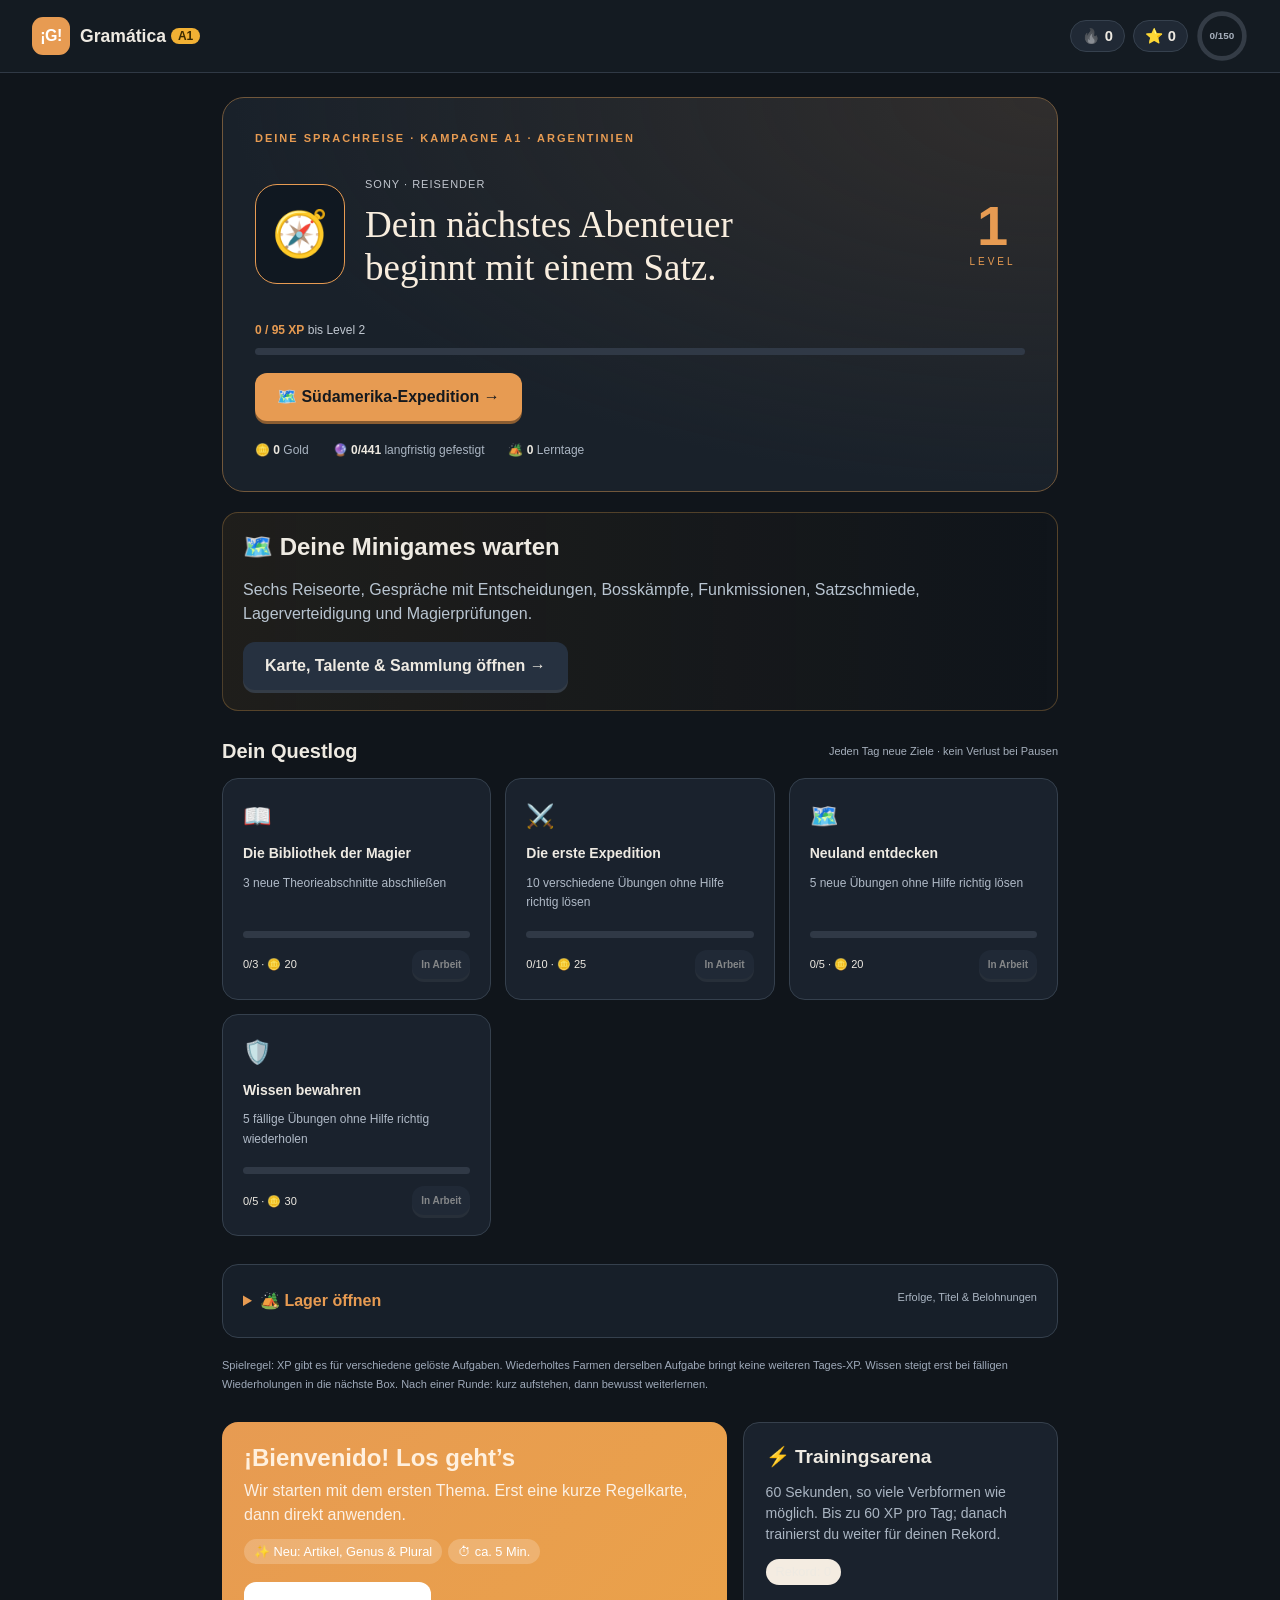
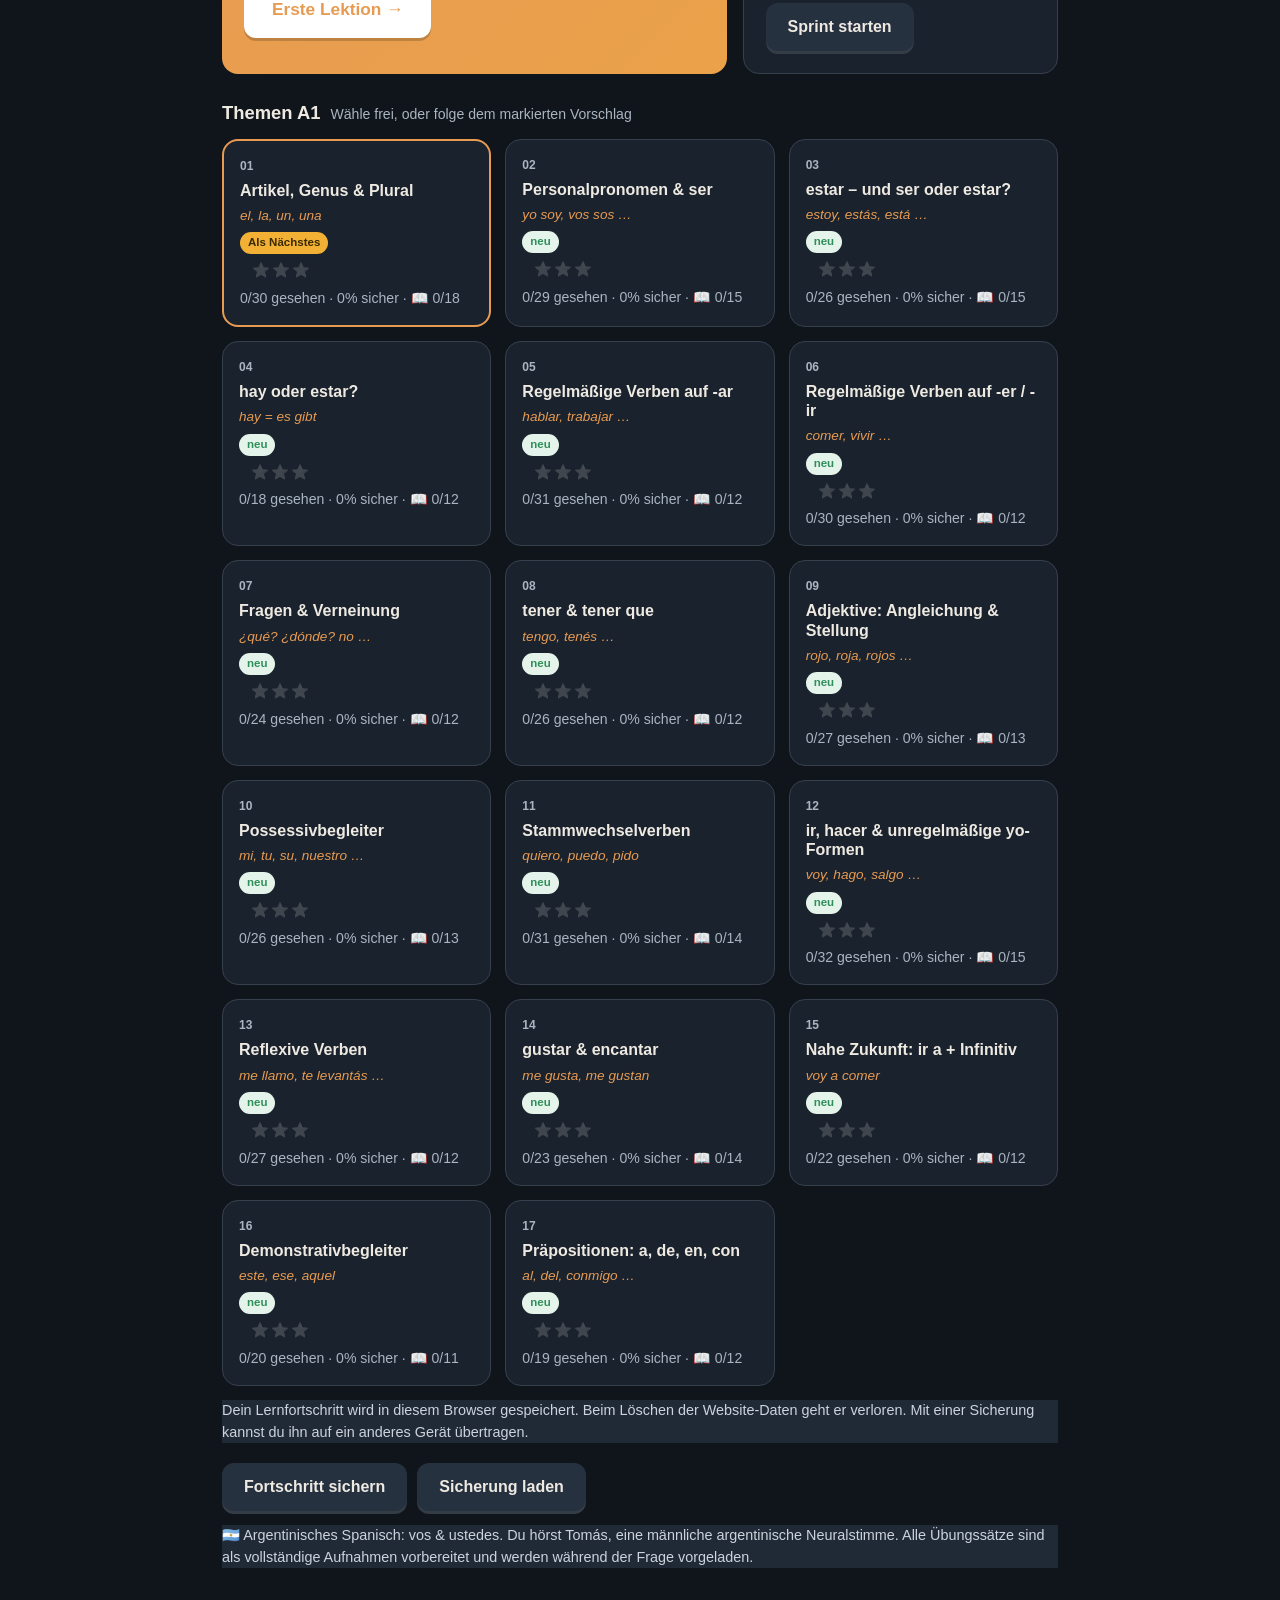
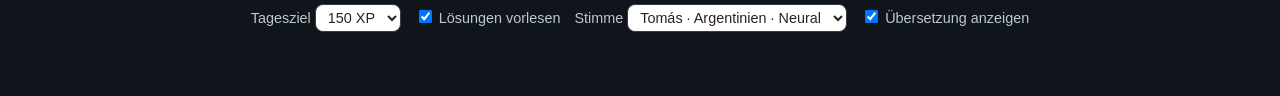
==== web/index.html @ 163491e6 "Celebrate player level-ups in mission rewards and display expedition XP progress" ====
<!doctype html>
<html lang="de">
<head>
  <meta charset="utf-8">
  <meta name="viewport" content="width=device-width, initial-scale=1">
  <title>Gramática – Sonys Spanischtrainer A1</title>
  <meta name="description" content="Spanische Grammatik A1: 17 Themen, 224 Theorieabschnitte, 441 Übungen, verteiltes Wiederholen und Verb-Sprint.">
  <link rel="stylesheet" href="style.css?v=20261024-adventure3">
  <link rel="stylesheet" href="rpg.css?v=20261024-adventure3">
  <link rel="stylesheet" href="adventure.css?v=20261024-adventure3">
  <link rel="icon" href="data:image/svg+xml,<svg xmlns='http://www.w3.org/2000/svg' viewBox='0 0 100 100'><text y='.9em' font-size='90'>🇪🇸</text></svg>">
</head>
<body>
  <header class="topbar">
    <button class="brand" data-go="home" aria-label="Zur Übersicht">
      <span class="brand-mark">¡G!</span>
      <span class="brand-name">Gramática <span class="lvl" id="lvl">A1</span></span>
    </button>
    <div class="hud">
      <div class="pill" title="Lerntage in Folge"><span class="flame">🔥</span><b id="streak">0</b></div>
      <div class="pill" title="Erfahrungspunkte gesamt">⭐ <b id="xp">0</b></div>
      <div class="goal" title="Tagesziel">
        <svg viewBox="0 0 36 36" class="ring"><circle cx="18" cy="18" r="15.5" class="ring-bg"/><circle cx="18" cy="18" r="15.5" class="ring-fg" id="goal-ring"/></svg>
        <span id="goal-text">0/150</span>
      </div>
    </div>
  </header>

  <main id="app"></main>

  <div id="confetti" aria-hidden="true"></div>
  <script src="rpg.js?v=20261024-adventure3"></script>
  <script src="adventure.js?v=20261024-adventure4"></script>
  <script src="adventure-ui.js?v=20261024-adventure4"></script>
  <script src="local-api.js?v=20261024-adventure3"></script>
  <script type="module" src="app.js?v=20261024-adventure3"></script>
</body>
</html>
---- web/style.css ----
:root {
  --bg: #fbf6ef;
  --surface: #ffffff;
  --surface-2: #f4ece1;
  --ink: #2b211b;
  --muted: #7a6a5e;
  --line: #eadfce;
  --accent: #c8452c;       /* terracota */
  --accent-ink: #ffffff;
  --sun: #f2b134;          /* azafrán */
  --ok: #2f8f5b;
  --ok-bg: #e5f4ea;
  --warn: #b7791f;
  --warn-bg: #fdf3dc;
  --bad: #c0392b;
  --bad-bg: #fbe7e4;
  --shadow: 0 1px 2px rgba(60, 40, 20, .06), 0 6px 20px rgba(60, 40, 20, .07);
  --radius: 16px;
  color-scheme: light;
}
@media (prefers-color-scheme: dark) {
  :root {
    --bg: #1b1714;
    --surface: #26201c;
    --surface-2: #2f2823;
    --ink: #f3ebe2;
    --muted: #b3a394;
    --line: #3b322b;
    --accent: #e46a4f;
    --sun: #f2b134;
    --ok: #5cc48a;
    --ok-bg: #1f3428;
    --warn: #f0b85a;
    --warn-bg: #3a2f1a;
    --bad: #ef7a6c;
    --bad-bg: #3d2421;
    --shadow: 0 1px 2px rgba(0, 0, 0, .3), 0 6px 20px rgba(0, 0, 0, .25);
    color-scheme: dark;
  }
}

* { box-sizing: border-box; }
body {
  margin: 0;
  background: var(--bg);
  color: var(--ink);
  font: 16px/1.5 ui-sans-serif, -apple-system, "Segoe UI", Roboto, sans-serif;
}
button { font: inherit; color: inherit; cursor: pointer; }
h1, h2, h3 { line-height: 1.2; margin: 0; }

/* ---------- Kopfzeile ---------- */
.topbar {
  position: sticky; top: 0; z-index: 10;
  display: flex; align-items: center; justify-content: space-between; gap: 12px;
  padding: 10px clamp(16px, 4vw, 32px);
  background: color-mix(in srgb, var(--bg) 88%, transparent);
  backdrop-filter: blur(8px);
  border-bottom: 1px solid var(--line);
}
.brand { display: flex; align-items: center; gap: 10px; background: none; border: 0; padding: 0; }
.brand-mark {
  display: grid; place-items: center; width: 38px; height: 38px; border-radius: 11px;
  background: var(--accent); color: var(--accent-ink); font-weight: 800; letter-spacing: -.5px;
}
.brand-name { font-weight: 700; font-size: 1.1rem; }
.lvl { font-size: .75rem; background: var(--sun); color: #3a2a00; padding: 1px 7px; border-radius: 99px; vertical-align: 2px; }
.hud { display: flex; align-items: center; gap: 8px; }
.pill {
  display: flex; align-items: center; gap: 5px; padding: 4px 11px; border-radius: 99px;
  background: var(--surface); border: 1px solid var(--line); font-size: .92rem;
}
.flame.dim { filter: grayscale(1); opacity: .5; }
.goal { position: relative; width: 52px; height: 52px; display: grid; place-items: center; }
.ring { position: absolute; inset: 0; transform: rotate(-90deg); }
.ring circle { fill: none; stroke-width: 3.2; }
.ring-bg { stroke: var(--line); }
.ring-fg { stroke: var(--ok); stroke-linecap: round; stroke-dasharray: 97.4; stroke-dashoffset: 97.4; transition: stroke-dashoffset .6s ease; }
#goal-text { font-size: .62rem; font-weight: 700; color: var(--muted); }
@media (max-width: 520px) { .brand-name { display: none; } }

/* ---------- Layout ---------- */
main { max-width: 900px; margin: 0 auto; padding: 24px clamp(16px, 4vw, 32px) 64px; }
.card {
  background: var(--surface); border: 1px solid var(--line); border-radius: var(--radius);
  box-shadow: var(--shadow); padding: 22px;
}
.muted { color: var(--muted); }
.small { font-size: .88rem; }
.row { display: flex; gap: 12px; flex-wrap: wrap; align-items: center; }
.spacer { flex: 1; }

.btn {
  display: inline-flex; align-items: center; justify-content: center; gap: 8px;
  border: 0; border-radius: 12px; padding: 12px 22px; font-weight: 700;
  background: var(--accent); color: var(--accent-ink);
  box-shadow: 0 3px 0 color-mix(in srgb, var(--accent) 60%, black);
  transition: transform .05s, filter .15s;
}
.btn:hover { filter: brightness(1.05); }
.btn:active { transform: translateY(2px); box-shadow: 0 1px 0 color-mix(in srgb, var(--accent) 60%, black); }
.btn:disabled { opacity: .45; cursor: default; }
.btn.ghost { background: var(--surface-2); color: var(--ink); box-shadow: 0 3px 0 var(--line); }
.btn.ok { background: var(--ok); box-shadow: 0 3px 0 color-mix(in srgb, var(--ok) 60%, black); }
.btn.big { padding: 15px 28px; font-size: 1.08rem; }
.link { background: none; border: 0; color: var(--muted); text-decoration: underline; padding: 4px; }

/* ---------- Übersicht ---------- */
.hero {
  display: grid; grid-template-columns: 1.6fr 1fr; gap: 16px; margin-bottom: 28px;
}
@media (max-width: 680px) { .hero { grid-template-columns: 1fr; } }
.hero .mix {
  background: linear-gradient(135deg, var(--accent), color-mix(in srgb, var(--accent) 70%, var(--sun)));
  color: #fff; border: 0;
}
.hero .mix .muted { color: rgba(255, 255, 255, .85); }
.hero .mix .btn { background: #fff; color: var(--accent); box-shadow: 0 3px 0 rgba(0, 0, 0, .18); }
.hero h2 { font-size: 1.5rem; margin-bottom: 6px; }
.hero .sprint h2 { font-size: 1.2rem; }
.chips { display: flex; gap: 6px; flex-wrap: wrap; margin: 12px 0 18px; }
.chip { font-size: .8rem; padding: 3px 10px; border-radius: 99px; background: rgba(255, 255, 255, .2); }
.card .chip { background: var(--surface-2); }
.hero .mix .chip { background: rgba(255, 255, 255, .2); }

.section-title { display: flex; align-items: baseline; gap: 10px; margin: 8px 0 14px; }
.section-title h2 { font-size: 1.15rem; }
.topics { display: grid; grid-template-columns: repeat(auto-fill, minmax(240px, 1fr)); gap: 14px; }
.topic {
  text-align: left; padding: 16px; border-radius: var(--radius); border: 1px solid var(--line);
  background: var(--surface); box-shadow: var(--shadow); display: flex; flex-direction: column; gap: 6px;
  transition: transform .12s, border-color .12s;
}
.topic:hover { transform: translateY(-2px); border-color: var(--accent); }
.topic .num { font-size: .75rem; font-weight: 700; color: var(--muted); }
.topic h3 { font-size: 1rem; }
.topic .es { font-size: .85rem; color: var(--accent); font-style: italic; }
.topic.rec { border: 2px solid var(--sun); }
.topic .badges { display: flex; gap: 6px; flex-wrap: wrap; min-height: 22px; }
.badge { font-size: .72rem; font-weight: 700; padding: 2px 8px; border-radius: 99px; background: var(--surface-2); color: var(--muted); }
.badge.due { background: var(--warn-bg); color: var(--warn); }
.badge.rec { background: var(--sun); color: #3a2a00; }
.badge.new { background: var(--ok-bg); color: var(--ok); }
.bar { height: 8px; border-radius: 99px; background: var(--surface-2); overflow: hidden; }
.bar > i { display: block; height: 100%; background: var(--ok); border-radius: 99px; transition: width .5s; }
.stars { letter-spacing: 2px; font-size: .9rem; }
.stars .off { opacity: .2; filter: grayscale(1); }

.footer-settings { margin-top: 36px; display: flex; gap: 14px; flex-wrap: wrap; align-items: center; justify-content: center; color: var(--muted); font-size: .9rem; }
.footer-settings select, .footer-settings input { font: inherit; }
.footer-settings select { padding: 4px 8px; border-radius: 8px; border: 1px solid var(--line); background: var(--surface); color: var(--ink); }

/* ---------- Regelkarte ---------- */
.rule h2 { font-size: 1.5rem; }
.rule .es { color: var(--accent); font-style: italic; margin: 2px 0 14px; }
.rule .summary { font-size: 1.05rem; padding: 12px 14px; border-left: 4px solid var(--sun); background: var(--surface-2); border-radius: 0 10px 10px 0; margin-bottom: 16px; }
.explanation table { border-collapse: collapse; margin: 8px 0 14px; width: 100%; max-width: 560px; font-size: .95rem; }
.explanation th, .explanation td { border: 1px solid var(--line); padding: 6px 10px; text-align: left; vertical-align: middle; }
.explanation th { background: var(--surface-2); font-size: .85rem; }
.explanation b { color: var(--accent); }
.explanation li { margin: 4px 0; }
.table-wrap { overflow-x: auto; }
.tip { margin-top: 14px; font-size: .9rem; color: var(--muted); }
.explanation h4 { margin: 18px 0 6px; font-size: 1rem; color: var(--ink); }
.explanation .memo { margin-top: 14px; padding: 10px 12px; border-radius: 10px; background: var(--warn-bg); }
.explanation table td i { color: var(--muted); }
details.more { margin-top: 10px; border-top: 1px solid var(--line); padding-top: 10px; }
details > summary { cursor: pointer; font-weight: 700; color: var(--accent); padding: 4px 0; }
details.rule-box { margin-top: 14px; padding: 10px 14px; border-radius: 12px; background: var(--surface); border: 1px solid var(--line); color: var(--ink); }
details.rule-box .explanation { max-height: 55vh; overflow: auto; font-size: .95rem; }

/* ---------- Üben ---------- */
.practice-top { display: flex; align-items: center; gap: 12px; margin-bottom: 18px; }
.practice-top .bar { flex: 1; height: 12px; }
.close { background: none; border: 0; font-size: 1.5rem; color: var(--muted); line-height: 1; padding: 4px 8px; }
.combo { font-weight: 800; color: var(--sun); min-width: 54px; text-align: right; transition: transform .2s; }
.combo.pop { transform: scale(1.35); }

.q-meta { display: flex; gap: 8px; align-items: center; margin-bottom: 14px; font-size: .82rem; color: var(--muted); }
.q-type { font-weight: 700; text-transform: uppercase; letter-spacing: .06em; font-size: .72rem; }
.prompt { font-size: clamp(1.25rem, 3.6vw, 1.7rem); font-weight: 600; margin: 4px 0 6px; }
.prompt .gap { display: inline-block; min-width: 3.2em; border-bottom: 3px solid var(--accent); margin: 0 .15em; text-align: center; color: var(--accent); }
.prompt .hint-chip { font-size: .7em; font-weight: 500; color: var(--muted); }
.de-line { color: var(--muted); font-size: .95rem; min-height: 1.5em; }
.de-toggle { background: none; border: 0; color: var(--muted); padding: 0; text-decoration: underline dotted; font-size: .9rem; }

.answer-input {
  width: 100%; font: inherit; font-size: 1.25rem; padding: 14px 16px; margin-top: 18px;
  border: 2px solid var(--line); border-radius: 12px; background: var(--surface); color: var(--ink); outline: none;
}
.answer-input:focus { border-color: var(--accent); }
.answer-input.ok { border-color: var(--ok); background: var(--ok-bg); }
.answer-input.bad { border-color: var(--bad); background: var(--bad-bg); }
.answer-input.warn { border-color: var(--warn); background: var(--warn-bg); }
.accents { display: flex; gap: 6px; flex-wrap: wrap; margin-top: 8px; }
.accents button { min-width: 36px; padding: 5px 8px; border-radius: 8px; border: 1px solid var(--line); background: var(--surface-2); font-weight: 600; }

.options { display: grid; gap: 10px; margin-top: 18px; grid-template-columns: repeat(auto-fit, minmax(140px, 1fr)); }
.option {
  padding: 14px; border-radius: 12px; border: 2px solid var(--line); background: var(--surface);
  font-size: 1.08rem; font-weight: 600; text-align: left; display: flex; gap: 10px; align-items: center;
}
.option kbd { font: 700 .75rem ui-monospace, monospace; color: var(--muted); border: 1px solid var(--line); border-radius: 5px; padding: 1px 6px; }
.option:hover:not(:disabled) { border-color: var(--accent); }
.option.sel { border-color: var(--accent); background: color-mix(in srgb, var(--accent) 8%, var(--surface)); }
.option.ok { border-color: var(--ok); background: var(--ok-bg); }
.option.bad { border-color: var(--bad); background: var(--bad-bg); }
.option.gone { visibility: hidden; }

.tray { min-height: 58px; margin-top: 18px; padding: 8px; border: 2px dashed var(--line); border-radius: 12px; display: flex; flex-wrap: wrap; gap: 8px; align-items: center; }
.bank { margin-top: 12px; display: flex; flex-wrap: wrap; gap: 8px; }
.tile { padding: 8px 14px; border-radius: 10px; border: 1px solid var(--line); background: var(--surface-2); font-size: 1.05rem; font-weight: 600; box-shadow: 0 2px 0 var(--line); }
.tile.used { visibility: hidden; }

.actions { display: flex; gap: 10px; margin-top: 20px; align-items: center; flex-wrap: wrap; }

.feedback { margin-top: 18px; padding: 16px 18px; border-radius: 14px; animation: rise .2s ease; }
.feedback.ok { background: var(--ok-bg); }
.feedback.warn { background: var(--warn-bg); }
.feedback.bad { background: var(--bad-bg); }
.feedback h3 { font-size: 1.1rem; margin-bottom: 4px; }
.feedback.ok h3 { color: var(--ok); }
.feedback.warn h3 { color: var(--warn); }
.feedback.bad h3 { color: var(--bad); }
.feedback .solution { font-size: 1.15rem; font-weight: 700; margin: 4px 0; }
.feedback .explain { margin: 6px 0 0; }
.feedback .why { margin: 10px 0 4px; padding: 10px 12px; border-radius: 10px; background: color-mix(in srgb, var(--surface) 70%, transparent); }
.feedback .why b { font-size: .85rem; text-transform: uppercase; letter-spacing: .05em; }
.feedback .why ul { margin: 4px 0 0; padding-left: 18px; }
.feedback .why li { margin: 3px 0; }
.speak { background: none; border: 1px solid currentColor; border-radius: 99px; padding: 2px 10px; font-size: .85rem; margin-left: 6px; opacity: .8; }
.xp-float { position: fixed; pointer-events: none; font-weight: 800; color: var(--sun); font-size: 1.3rem; animation: floatup 1s ease forwards; z-index: 20; }
.shake { animation: shake .35s; }

@keyframes rise { from { opacity: 0; transform: translateY(6px); } to { opacity: 1; transform: none; } }
@keyframes floatup { from { opacity: 1; transform: translateY(0); } to { opacity: 0; transform: translateY(-50px); } }
@keyframes shake { 0%, 100% { transform: none; } 25% { transform: translateX(-6px); } 75% { transform: translateX(6px); } }

/* ---------- Zusammenfassung ---------- */
.summary-head { text-align: center; padding: 10px 0 18px; }
.summary-head .big-emoji { font-size: 3rem; }
.kpis { display: grid; grid-template-columns: repeat(auto-fit, minmax(130px, 1fr)); gap: 12px; margin: 16px 0; }
.kpi { background: var(--surface-2); border-radius: 12px; padding: 12px; text-align: center; }
.kpi b { display: block; font-size: 1.6rem; }
.kpi span { font-size: .82rem; color: var(--muted); }
.mistakes { list-style: none; padding: 0; margin: 10px 0 0; }
.mistakes li { padding: 10px 0; border-top: 1px solid var(--line); }
.mistakes .yours { color: var(--bad); text-decoration: line-through; }
.mistakes .right { color: var(--ok); font-weight: 700; }

/* ---------- Sprint ---------- */
.sprint-stage { text-align: center; }
.timer { font-size: 3rem; font-weight: 800; font-variant-numeric: tabular-nums; }
.timer.low { color: var(--bad); }
.verb-prompt { font-size: clamp(1.6rem, 6vw, 2.4rem); font-weight: 800; margin: 12px 0 2px; }
.verb-prompt .person { color: var(--accent); }
.verb-de { color: var(--muted); }
.sprint-stage .answer-input { text-align: center; max-width: 420px; }
.sprint-stage .accents { justify-content: center; }
.sprint-flash { min-height: 1.6em; font-weight: 700; margin-top: 10px; }
.sprint-flash.ok { color: var(--ok); }
.sprint-flash.bad { color: var(--bad); }

/* ---------- Konfetti ---------- */
#confetti { position: fixed; inset: 0; pointer-events: none; overflow: hidden; z-index: 30; }
#confetti i { position: absolute; top: -12px; width: 9px; height: 14px; border-radius: 2px; animation: fall linear forwards; }
@keyframes fall { to { transform: translateY(105vh) rotate(720deg); } }

@media (prefers-reduced-motion: reduce) {
  *, *::before, *::after { animation: none !important; transition: none !important; }
}

.theory-reward{padding:14px;border:1px solid var(--realm,#e79b52);border-radius:12px;background:color-mix(in srgb,var(--realm,#e79b52) 10%,transparent);font-weight:600}.rule .explanation{line-height:1.8}.rule .actions{flex-wrap:wrap}
---- web/rpg.css ----
:root{--realm:#e79b52;--bg:#10151b;--card:#1a212a;--text:#eeeae2;--muted:#a7b0bd;--line:#343c46;--accent:var(--realm)}
body{background:#10151b;color:#eeeae2}.topbar{background:#141b22;border-color:#303945}.brand-name{color:#eeeae2}.pill{background:#202935;border-color:#36414e}.goal-text{color:#eeeae2}.card,.topic{background:#1a222d;color:#eeeae2;border-color:#36404c;box-shadow:none}.topic.rec{border-color:var(--realm)}.topic .num,.muted,.small,.de-line{color:#aab5c2}.topic .es,.es{color:var(--realm)}.btn{background:var(--realm);color:#15191e;border-color:var(--realm)}.btn.ghost{background:#263140;border-color:#455161;color:#eeeae2}.btn:disabled{opacity:.5;cursor:default}.mix{background:linear-gradient(130deg,#523a29,#302b2a)}.mix h2,.mix .muted{color:#fff0de}.hero{margin-top:28px}.bar,.rpg-track{background:#303946}.bar i{background:var(--realm)}select,.answer-input,.option,.tile{background:#141c26;color:#eeeae2;border-color:#4c5867}.feedback.ok{background:#163d30;color:#d2f9e2}.feedback.bad{background:#472b2d;color:#ffe1df}.feedback.warn{background:#4a3b20;color:#fff0cc}.explanation th,.explanation td{border-color:#455161}.explanation th{background:#26313e}.rule-box,.more,.tip{background:#202a36;color:#ccd3dd;border-color:#425061}.rpg-hero{padding:32px;border:1px solid #71573b;border-radius:22px;background:radial-gradient(ellipse at top right,#54413166,transparent 70%),#19212a;position:relative;overflow:hidden}.rpg-eyebrow{font-size:11px;letter-spacing:2px;color:var(--realm);font-weight:800}.rpg-character{display:flex;align-items:center;gap:20px;margin:24px 0}.rpg-avatar{font-size:45px;background:#101821;border:1px solid var(--realm);border-radius:22px;display:grid;place-items:center;width:90px;height:100px;flex-shrink:0}.rpg-kicker{font-size:11px;letter-spacing:1px;text-transform:uppercase;color:#c1c6ce}.rpg-character h1{font-family:Georgia,serif;font-size:clamp(24px,3.4vw,37px);line-height:1.17;margin:8px 0;color:#f8edde;font-weight:normal}.rpg-level{margin-left:auto;text-align:center;color:var(--realm);min-width:65px}.rpg-level b{font-size:56px;line-height:1}.rpg-level span{display:block;font-size:10px;letter-spacing:3px}.rpg-xp>div:first-child{font-size:12px;margin-bottom:9px;color:#c1c8d1}.rpg-xp b{color:var(--realm)}.rpg-track{height:7px;border-radius:6px;overflow:hidden}.rpg-track i{display:block;height:100%;background:var(--realm);border-radius:6px;transition:width .35s}.rpg-stats{display:flex;flex-wrap:wrap;gap:24px;margin-top:20px;font-size:12px;color:#aab5c2}.rpg-stats b{color:#ede9e0}.rpg-section{margin:28px 0}.rpg-heading{display:flex;align-items:center;justify-content:space-between;gap:10px;margin-bottom:15px}.rpg-heading h2{font-size:20px;margin:0}.rpg-heading>span{font-size:11px;color:#a5afbc}.rpg-quests{display:grid;grid-template-columns:repeat(3,1fr);gap:14px}.rpg-quest{padding:20px;background:#1a222d;border:1px solid #35404d;border-radius:16px}.quest-icon{font-size:23px;margin-bottom:12px}.rpg-quest h3{font-size:14px;margin:0 0 8px}.rpg-quest p{font-size:12px;color:#b0bac7;line-height:1.6;min-height:39px;margin-bottom:18px}.quest-bottom{margin-top:12px;display:flex;gap:5px;align-items:center;justify-content:space-between}.quest-bottom>span{font-size:11px;white-space:nowrap}.quest-bottom .btn{font-size:10px;padding:7px 9px}.rpg-camp{padding:20px;border:1px solid #35404d;border-radius:16px;background:#171f29}.rpg-camp summary{cursor:pointer;font-weight:700}.rpg-camp summary span{color:#aab5c2;font-size:11px;float:right;font-weight:400}.rpg-camp h2{font-size:18px;margin:25px 0 15px}.rpg-trophies{display:grid;grid-template-columns:repeat(3,1fr);gap:12px}.rpg-trophy{padding:16px;border:1px solid #35404d;border-radius:12px;opacity:.65;display:flex;flex-direction:column;gap:7px}.rpg-trophy.earned{border-color:var(--realm);opacity:1;background:#31302a}.rpg-trophy>span{font-size:24px}.rpg-trophy b{font-size:12px}.rpg-trophy small{font-size:11px;color:#b4beca}.rpg-trophy em{font-size:10px;color:var(--realm);font-style:normal}.rpg-shop{display:grid;grid-template-columns:repeat(4,1fr);gap:10px}.rpg-reward{padding:16px 12px;background:#202a36;border:1px solid #405064;border-radius:12px;color:#eeeae2;display:flex;flex-direction:column;align-items:flex-start;gap:8px;cursor:pointer}.rpg-reward i{width:27px;height:27px;border-radius:50%}.rpg-reward small{font-size:10px;color:#b5c0cd}.rpg-reward span{font-size:10px;color:var(--realm)}.rpg-reward:disabled{opacity:.5;cursor:default}.rpg-note{font-size:11px;line-height:1.7;color:#9faaba;margin:18px 0}.quest-note{font-size:13px;color:var(--realm);padding-bottom:16px}.sprint-stage .timer{color:var(--realm)}.q-type,.q-meta,.hint-chip{color:#d1bb9f}.bar i{background:var(--realm)}.kpi{background:#26313e}.option.ok,.answer-input.ok{color:#d2f9e2;background:#163d30}.option.bad,.answer-input.bad{color:#ffe1df;background:#472b2d}.actions{flex-wrap:wrap}.footer-settings{color:#bec8d3}button:focus-visible,summary:focus-visible{outline:3px solid var(--realm);outline-offset:3px}@media(max-width:650px){.rpg-hero{padding:22px}.rpg-avatar{width:55px;height:70px;font-size:30px}.rpg-character{gap:12px}.rpg-character h1{font-size:25px}.rpg-level b{font-size:38px}.rpg-level{min-width:40px}.rpg-quests{grid-template-columns:1fr}.rpg-quest p{min-height:0}.rpg-heading{align-items:flex-start;flex-direction:column}.rpg-trophies,.rpg-shop{grid-template-columns:repeat(2,1fr)}.rpg-camp summary span{float:none;display:block;margin-top:8px}.rpg-stats{gap:12px}.rpg-character h1 br{display:none}}
.lesson-progress{font-size:12px;color:#b5bfcc;margin:18px 0}.lesson-progress .bar{margin-top:8px}
---- web/adventure.css ----
.adventure-hero{background:radial-gradient(ellipse at top right,#77532b45,transparent 65%),var(--card,#18212b)}.adventure-hero h1{font-size:clamp(26px,4vw,40px);line-height:1.15;margin:14px 0}.adventure-route{display:grid;grid-template-columns:repeat(2,minmax(0,1fr));gap:20px;counter-reset:city}.adventure-city{position:relative;border-top:3px solid var(--realm,#e79b52)}.adventure-city.locked{border-top-color:#445160;opacity:.65}.adventure-mission{display:flex;gap:14px;align-items:center;justify-content:space-between;padding:18px 0;border-top:1px solid #ffffff14}.adventure-mission small{display:block;line-height:1.5;margin-top:8px;color:var(--muted,#9aa9b7)}.adventure-mission .btn{flex-shrink:0;font-size:13px;padding:10px 14px}.adventure-training{display:grid;grid-template-columns:repeat(2,minmax(0,1fr));gap:16px}.adventure-training article{display:flex;flex-direction:column;align-items:flex-start}.adventure-training .btn{margin-top:auto}.adventure-training select{width:100%;max-width:100%;margin:10px 0;padding:10px;background:#111922;color:#f2e9da;border:1px solid #627080;border-radius:8px}.adventure-talents{display:grid;grid-template-columns:repeat(3,minmax(0,1fr));gap:16px}.adventure-talent{padding:16px 0;border-top:1px solid #ffffff14}.adventure-talent h4{margin:8px 0}.adventure-talent p{font-size:14px;line-height:1.6}.adventure-talent small{display:block;color:#aebaca;margin-bottom:10px}.adventure-talent .btn{font-size:12px}.adventure-talent.owned h4{color:#8ed8ae}.adventure-inventory{display:grid;grid-template-columns:repeat(auto-fit,minmax(180px,1fr));gap:14px}.adventure-loot{display:grid;gap:10px;padding:18px;border:1px solid #d3a25a55;border-radius:14px;background:#18212b}.adventure-loot>span{font-size:30px}.adventure-loot small{color:#edc57f}.adventure-run{max-width:850px;margin:0 auto}.adventure-run h1{font-size:clamp(24px,4vw,36px);line-height:1.3}.adventure-bars{display:grid;grid-template-columns:1fr auto;gap:28px;align-items:center;margin:22px 0}.adventure-bars b{display:block;font-size:12px;text-transform:uppercase;letter-spacing:.07em;margin-bottom:10px}.adventure-hearts{font-size:26px;letter-spacing:5px;color:#f28a7d}.adventure-question{margin-top:22px}.adventure-npc{padding:20px;background:#0b1521;border-left:3px solid var(--realm,#e79b52);border-radius:12px;margin:16px 0 24px}.adventure-npc p{font-size:21px;line-height:1.5}.adventure-question label{display:block;font-size:13px;color:#b9c5d1;margin:20px 0 10px}.adventure-question textarea{display:block;width:100%;resize:vertical;line-height:1.6;box-sizing:border-box}.adventure-question .accents{flex-wrap:wrap}.adventure-question .actions{flex-wrap:wrap}.adventure-victory{text-align:center;padding:24px 0}.adventure-stars{font-size:48px;color:#f1c368;letter-spacing:9px;animation:adventure-pop .45s ease-out}.adventure-victory .chips{justify-content:center}.adventure-status{color:#ffc09e;min-height:1.4em}.adventure-hint,.adventure-bubble{padding:14px;background:#e4ab5514;border-radius:10px}.adventure-objective{font-size:23px;line-height:1.6}.adventure-hit .rpg-track i{box-shadow:0 0 16px #f4c26c}.adventure-invite{margin:20px 0;padding:20px;border:1px solid #c5904955;border-radius:16px;background:linear-gradient(90deg,#72522128,transparent)}.adventure-invite h2{margin-top:0}.adventure-invite p{color:#b9c5d1}.adventure-run .feedback .solution{line-height:1.7}.adventure-run .btn:focus-visible,.adventure-city .btn:focus-visible{outline:3px solid #f8d99e;outline-offset:3px}@keyframes adventure-pop{from{transform:scale(.6);opacity:.2}to{transform:scale(1);opacity:1}}@media(max-width:700px){.adventure-route,.adventure-training,.adventure-talents{grid-template-columns:1fr}.adventure-mission{align-items:flex-start}.adventure-bars{grid-template-columns:1fr;gap:14px}.adventure-stars{font-size:38px}.adventure-run{padding:20px}.adventure-objective{font-size:19px}}@media(prefers-reduced-motion:reduce){.adventure-stars{animation:none}}
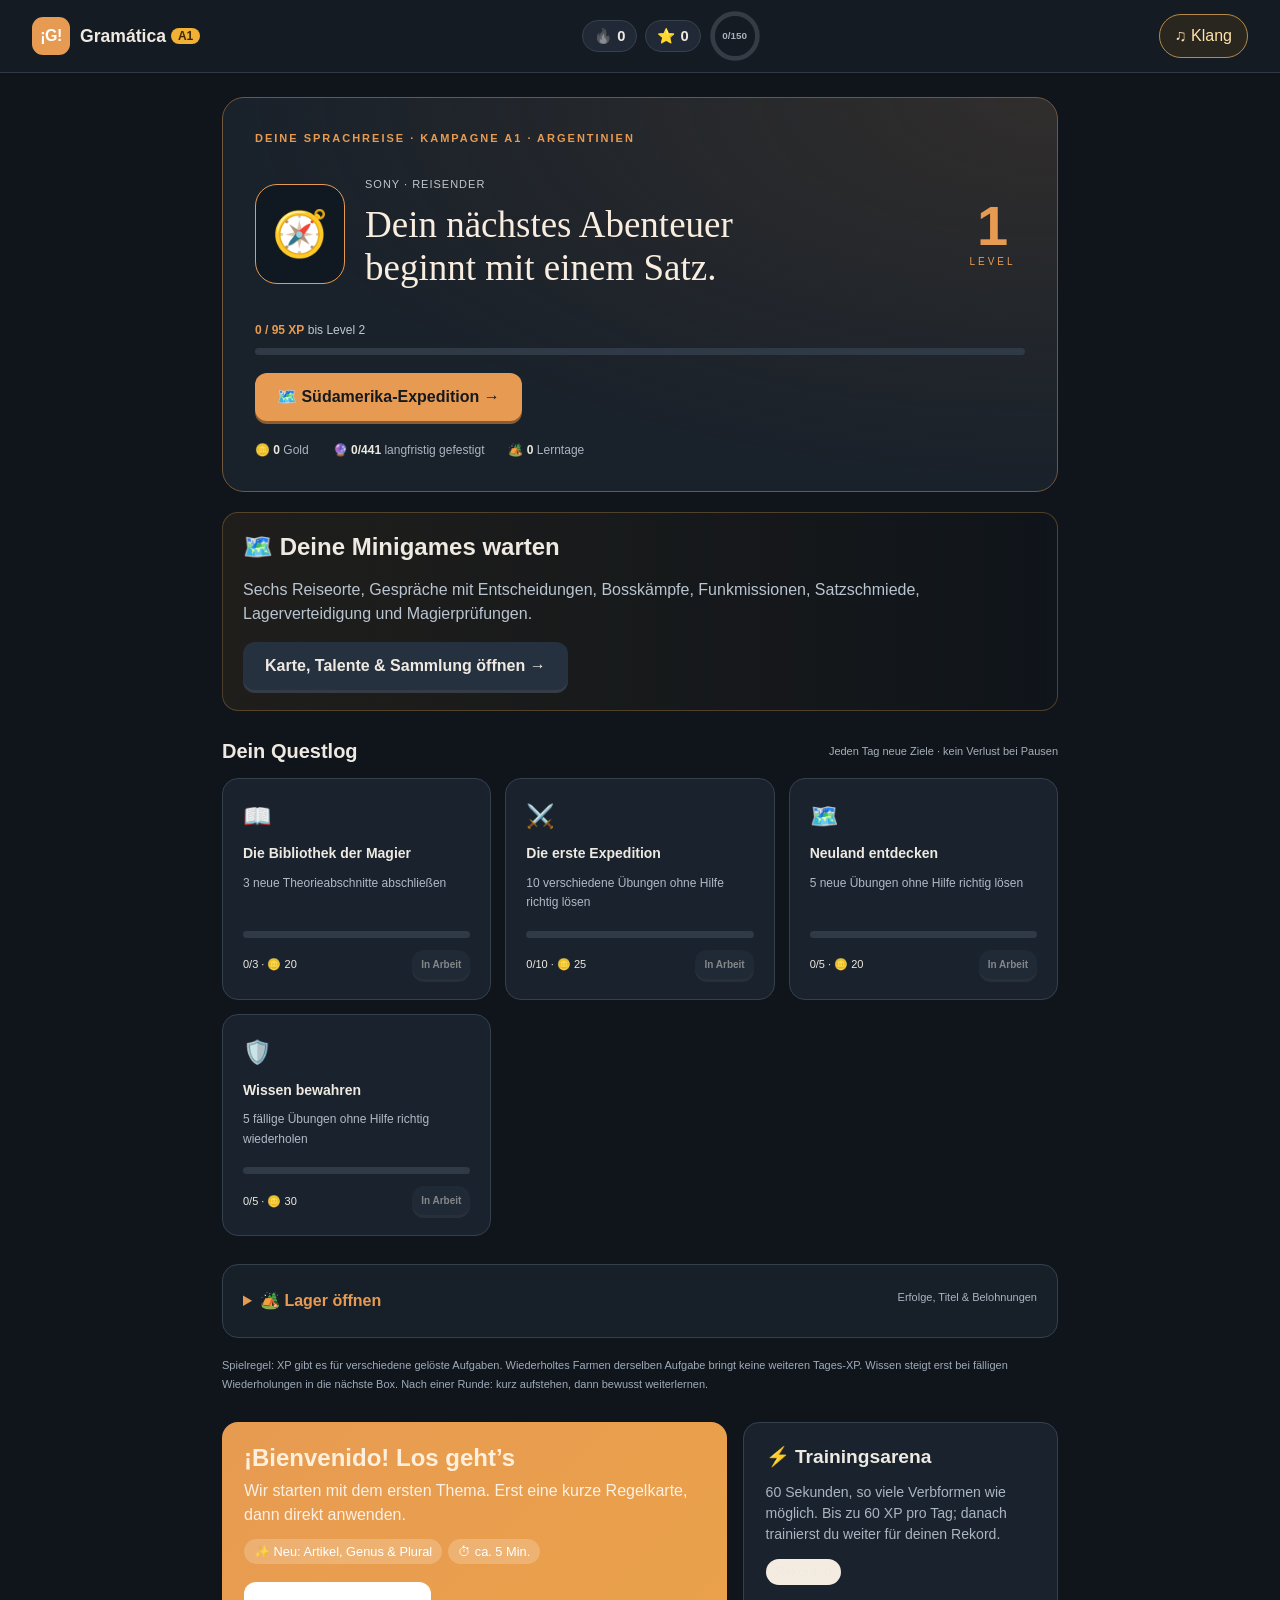
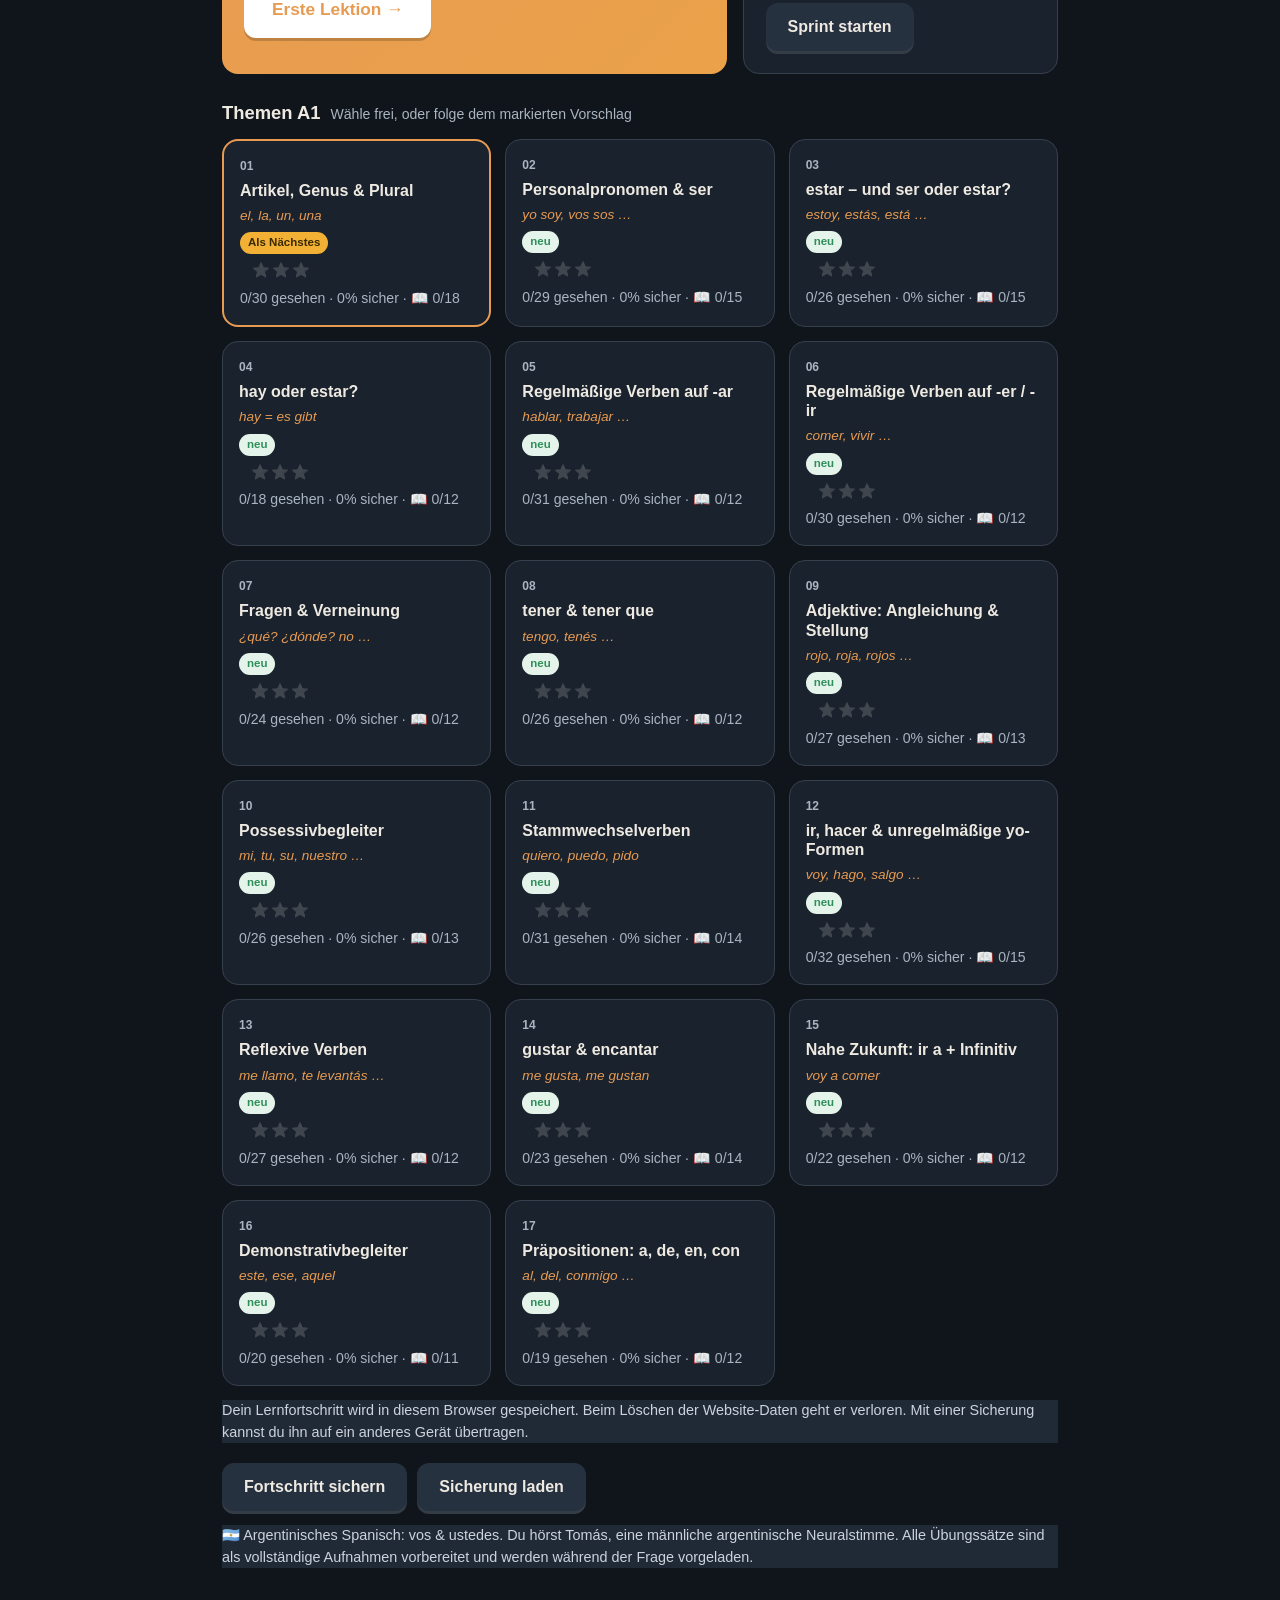
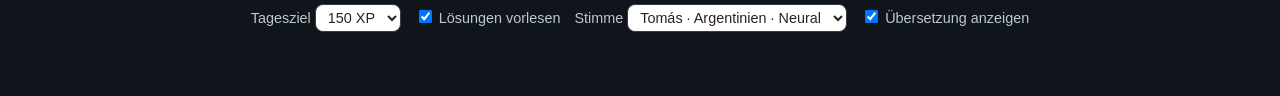
==== commit ba56fe94: "Add original adaptive fantasy audio rewards, musical combos and speech-first mixer" ====
--- a/web/index.html
+++ b/web/index.html
@@ -7,8 +7,9 @@
   <meta name="description" content="Spanische Grammatik A1: 17 Themen, 224 Theorieabschnitte, 441 Übungen, verteiltes Wiederholen und Verb-Sprint.">
   <link rel="stylesheet" href="style.css?v=20261024-adventure3">
   <link rel="stylesheet" href="rpg.css?v=20261024-adventure3">
-  <link rel="stylesheet" href="adventure.css?v=20261024-adventure3">
+  <link rel="stylesheet" href="adventure.css?v=20261024-adventure5">
   <link rel="icon" href="data:image/svg+xml,<svg xmlns='http://www.w3.org/2000/svg' viewBox='0 0 100 100'><text y='.9em' font-size='90'>🇪🇸</text></svg>">
+  <link rel="stylesheet" href="reward-audio.css?v=20261024-sound1">
 </head>
 <body>
   <header class="topbar">
@@ -29,10 +30,12 @@
   <main id="app"></main>
 
   <div id="confetti" aria-hidden="true"></div>
+  <script src="sound-score.js?v=20261024-sound1"></script>
+  <script src="reward-audio.js?v=20261024-sound1"></script>
   <script src="rpg.js?v=20261024-adventure3"></script>
-  <script src="adventure.js?v=20261024-adventure4"></script>
-  <script src="adventure-ui.js?v=20261024-adventure4"></script>
-  <script src="local-api.js?v=20261024-adventure3"></script>
-  <script type="module" src="app.js?v=20261024-adventure3"></script>
+  <script src="adventure.js?v=20261024-sound1"></script>
+  <script src="adventure-ui.js?v=20261024-sound1"></script>
+  <script src="local-api.js?v=20261024-sound1"></script>
+  <script type="module" src="app.js?v=20261024-sound1"></script>
 </body>
 </html>
--- a/web/adventure.css
+++ b/web/adventure.css
@@ -1 +1,3 @@
 .adventure-hero{background:radial-gradient(ellipse at top right,#77532b45,transparent 65%),var(--card,#18212b)}.adventure-hero h1{font-size:clamp(26px,4vw,40px);line-height:1.15;margin:14px 0}.adventure-route{display:grid;grid-template-columns:repeat(2,minmax(0,1fr));gap:20px;counter-reset:city}.adventure-city{position:relative;border-top:3px solid var(--realm,#e79b52)}.adventure-city.locked{border-top-color:#445160;opacity:.65}.adventure-mission{display:flex;gap:14px;align-items:center;justify-content:space-between;padding:18px 0;border-top:1px solid #ffffff14}.adventure-mission small{display:block;line-height:1.5;margin-top:8px;color:var(--muted,#9aa9b7)}.adventure-mission .btn{flex-shrink:0;font-size:13px;padding:10px 14px}.adventure-training{display:grid;grid-template-columns:repeat(2,minmax(0,1fr));gap:16px}.adventure-training article{display:flex;flex-direction:column;align-items:flex-start}.adventure-training .btn{margin-top:auto}.adventure-training select{width:100%;max-width:100%;margin:10px 0;padding:10px;background:#111922;color:#f2e9da;border:1px solid #627080;border-radius:8px}.adventure-talents{display:grid;grid-template-columns:repeat(3,minmax(0,1fr));gap:16px}.adventure-talent{padding:16px 0;border-top:1px solid #ffffff14}.adventure-talent h4{margin:8px 0}.adventure-talent p{font-size:14px;line-height:1.6}.adventure-talent small{display:block;color:#aebaca;margin-bottom:10px}.adventure-talent .btn{font-size:12px}.adventure-talent.owned h4{color:#8ed8ae}.adventure-inventory{display:grid;grid-template-columns:repeat(auto-fit,minmax(180px,1fr));gap:14px}.adventure-loot{display:grid;gap:10px;padding:18px;border:1px solid #d3a25a55;border-radius:14px;background:#18212b}.adventure-loot>span{font-size:30px}.adventure-loot small{color:#edc57f}.adventure-run{max-width:850px;margin:0 auto}.adventure-run h1{font-size:clamp(24px,4vw,36px);line-height:1.3}.adventure-bars{display:grid;grid-template-columns:1fr auto;gap:28px;align-items:center;margin:22px 0}.adventure-bars b{display:block;font-size:12px;text-transform:uppercase;letter-spacing:.07em;margin-bottom:10px}.adventure-hearts{font-size:26px;letter-spacing:5px;color:#f28a7d}.adventure-question{margin-top:22px}.adventure-npc{padding:20px;background:#0b1521;border-left:3px solid var(--realm,#e79b52);border-radius:12px;margin:16px 0 24px}.adventure-npc p{font-size:21px;line-height:1.5}.adventure-question label{display:block;font-size:13px;color:#b9c5d1;margin:20px 0 10px}.adventure-question textarea{display:block;width:100%;resize:vertical;line-height:1.6;box-sizing:border-box}.adventure-question .accents{flex-wrap:wrap}.adventure-question .actions{flex-wrap:wrap}.adventure-victory{text-align:center;padding:24px 0}.adventure-stars{font-size:48px;color:#f1c368;letter-spacing:9px;animation:adventure-pop .45s ease-out}.adventure-victory .chips{justify-content:center}.adventure-status{color:#ffc09e;min-height:1.4em}.adventure-hint,.adventure-bubble{padding:14px;background:#e4ab5514;border-radius:10px}.adventure-objective{font-size:23px;line-height:1.6}.adventure-hit .rpg-track i{box-shadow:0 0 16px #f4c26c}.adventure-invite{margin:20px 0;padding:20px;border:1px solid #c5904955;border-radius:16px;background:linear-gradient(90deg,#72522128,transparent)}.adventure-invite h2{margin-top:0}.adventure-invite p{color:#b9c5d1}.adventure-run .feedback .solution{line-height:1.7}.adventure-run .btn:focus-visible,.adventure-city .btn:focus-visible{outline:3px solid #f8d99e;outline-offset:3px}@keyframes adventure-pop{from{transform:scale(.6);opacity:.2}to{transform:scale(1);opacity:1}}@media(max-width:700px){.adventure-route,.adventure-training,.adventure-talents{grid-template-columns:1fr}.adventure-mission{align-items:flex-start}.adventure-bars{grid-template-columns:1fr;gap:14px}.adventure-stars{font-size:38px}.adventure-run{padding:20px}.adventure-objective{font-size:19px}}@media(prefers-reduced-motion:reduce){.adventure-stars{animation:none}}
+
+.adventure-hero .chip,.adventure-run .chip{background:#3a2d1d;color:#ffe0a2;border:1px solid #a7793f;padding:7px 12px;font-weight:700}
--- a/web/reward-audio.css
+++ b/web/reward-audio.css
@@ -0,0 +1 @@
+.audio-toggle{margin-left:16px;border:1px solid #b68a49;border-radius:22px;background:#29251f;color:#ffe3aa;padding:9px 15px;font:inherit;white-space:nowrap;cursor:pointer}.audio-toggle:focus-visible{outline:3px solid #e6aa4d;outline-offset:3px}#audio-panel{box-sizing:border-box;width:min(580px,94vw);max-height:90dvh;overflow:auto;border:1px solid #9d7b47;border-radius:20px;background:#f9f4e9;color:#30291f;padding:30px;box-shadow:0 25px 90px #0008}#audio-panel::backdrop{background:#181522b8;backdrop-filter:blur(5px)}#audio-panel h2{font-size:1.7rem;line-height:1.2;margin:10px 0}#audio-panel p{line-height:1.55}.audio-close{float:right;background:transparent;border:0;font-size:1.5rem;cursor:pointer}.audio-sliders{display:grid;grid-template-columns:1fr 1fr;gap:20px;margin:24px 0}.audio-sliders label{display:block;font-weight:650}.audio-sliders output{float:right;font-weight:400;color:#6e5b3c}.audio-sliders input{display:block;width:100%;accent-color:#886329;margin-top:10px;min-height:28px}.audio-options{display:grid;gap:14px}.audio-options label{display:flex;align-items:center;gap:10px}.audio-options input{accent-color:#87682d;width:19px;height:19px}.audio-options select{margin-left:auto;padding:7px}.audio-tests{display:flex;flex-wrap:wrap;gap:8px;margin-top:20px}.audio-status{position:fixed;bottom:18px;left:50%;transform:translateX(-50%);max-width:85vw;pointer-events:none;background:#28221ce8;color:#ffe4ae;border-radius:20px;padding:0 16px;font-size:.85rem;z-index:15}.audio-status:not(:empty){padding:9px 16px}.audio-status:not(:empty){animation:audio-notice 4s forwards}@keyframes audio-notice{0%,80%{opacity:1}100%{opacity:0}}@media(max-width:560px){.audio-toggle{margin-left:6px;padding:8px;font-size:.8rem}.topbar{flex-wrap:wrap;gap:8px}.audio-sliders{grid-template-columns:1fr}#audio-panel{padding:22px}}@media(prefers-reduced-motion:reduce){#confetti,.xp-float{display:none!important}*,*::before,*::after{animation-duration:.01ms!important;transition-duration:.01ms!important}}
